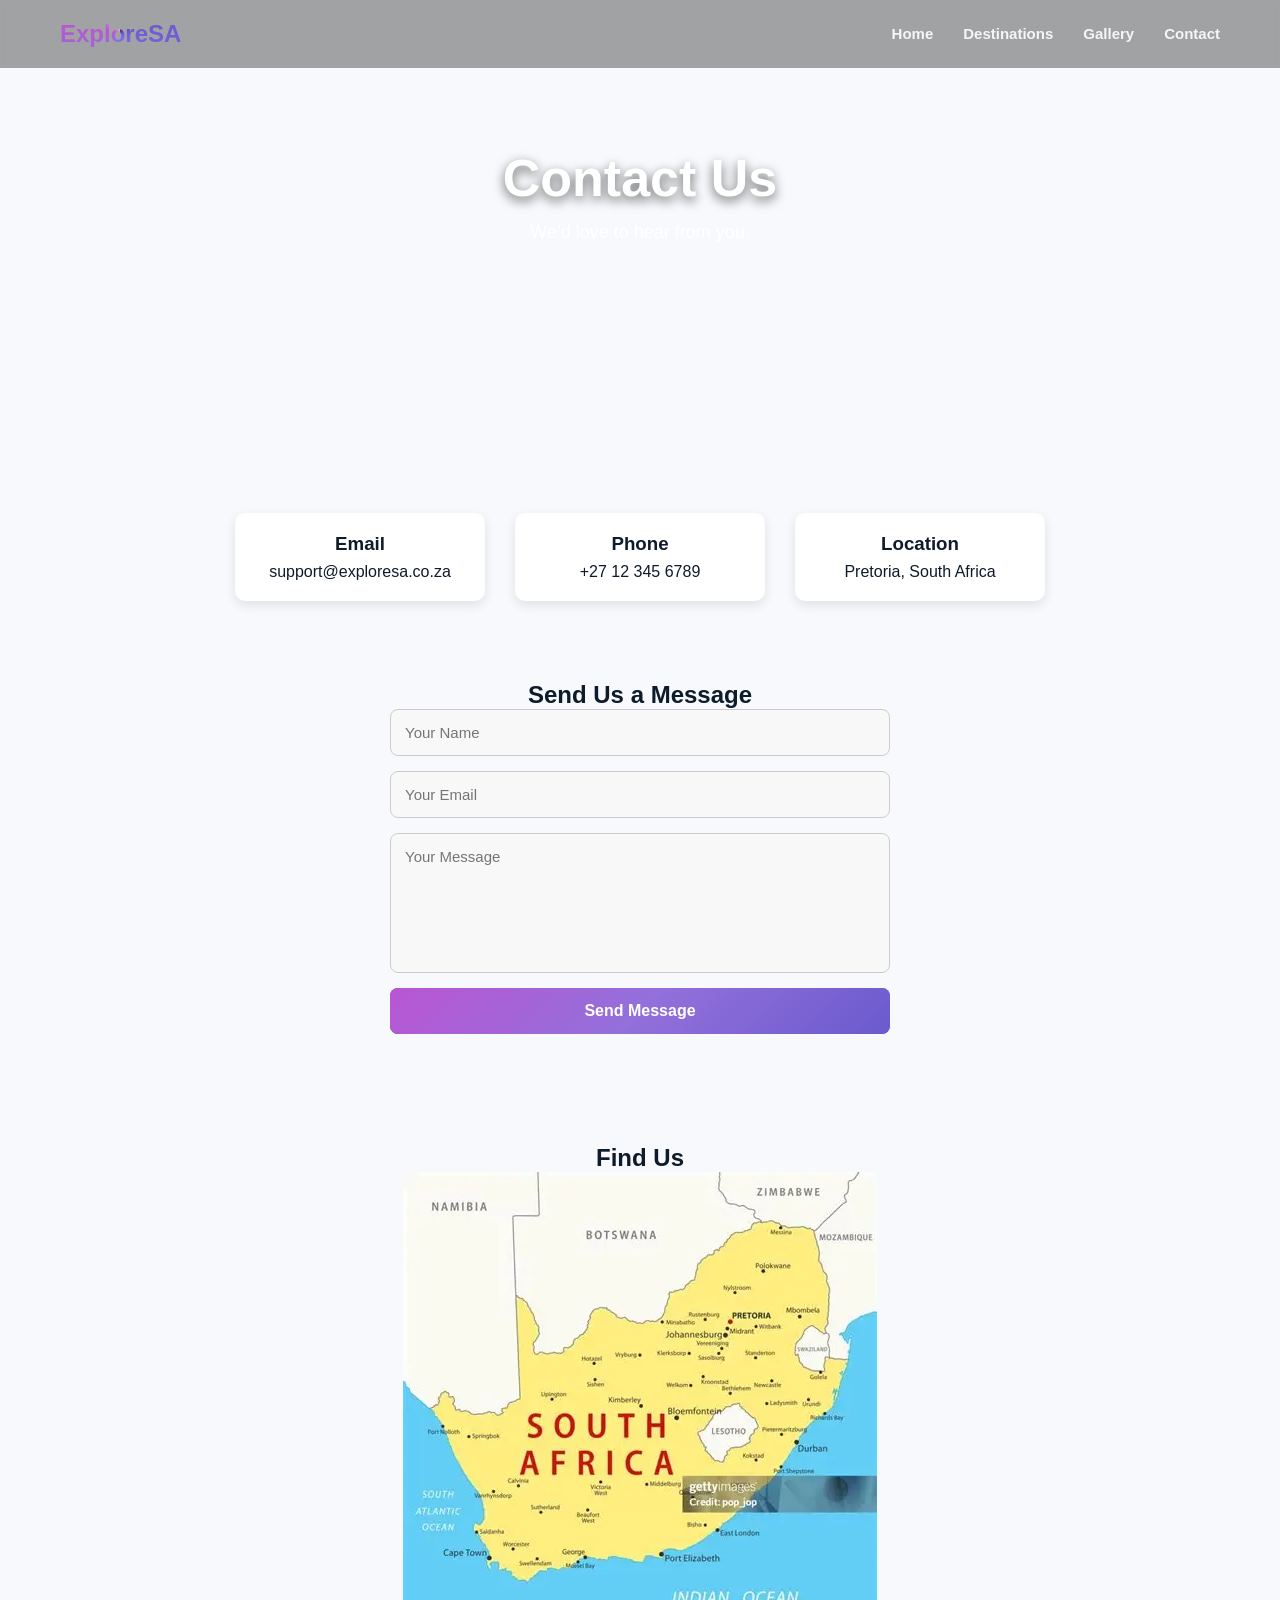
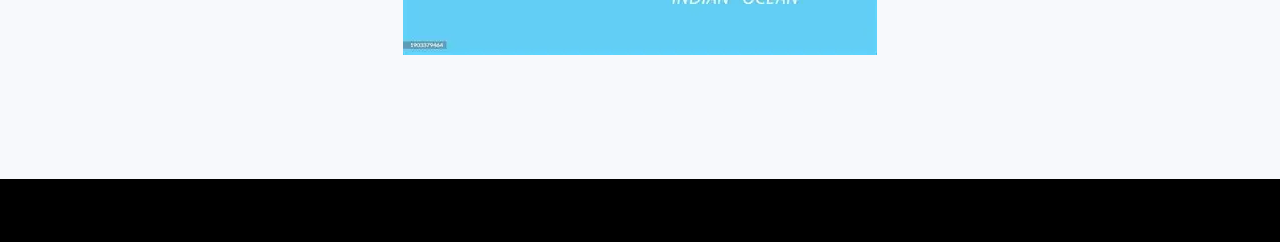
==== contact.html @ 5d52ee70 "added the cantact.html file and styled it" ====
<!DOCTYPE html>
<html lang="en">
<head>
    <meta charset="UTF-8">
    <meta name="viewport" content="width=device-width, initial-scale=1.0">
    <title>ExploreSA | Contact</title>
    <link rel="stylesheet" href="style.css">
</head>

<body>

    <!-- NAVBAR -->
    <nav>
        <h2 class="logo">ExploreSA</h2>
        <ul>
            <li><a href="index.html">Home</a></li>
            <li><a href="destinations.html">Destinations</a></li>
            <li><a href="gallery.html">Gallery</a></li>
            <li><a href="contact.html" class="active">Contact</a></li>
        </ul>
    </nav>

    <!-- HERO -->
    <header class="hero" style="height: 45vh;">
        <video autoplay muted loop class="bg-video">
            <source src="images/contact.mp4" type="video/mp4">
        </video>

        <div class="hero-content">
            <h1>Contact Us</h1>
            <p>We’d love to hear from you.</p>
        </div>
    </header>

    <!-- CONTACT INFO CARDS -->
    <section class="contact-info">
        <div class="info-card">
            <h3>Email</h3>
            <p>support@exploresa.co.za</p>
        </div>

        <div class="info-card">
            <h3>Phone</h3>
            <p>+27 12 345 6789</p>
        </div>

        <div class="info-card">
            <h3>Location</h3>
            <p>Pretoria, South Africa</p>
        </div>
    </section>

    <!-- CONTACT FORM -->
    <section class="contact-section">
        <h2>Send Us a Message</h2>

        <form id="contactForm" class="contact-form">
            <input type="text" id="name" placeholder="Your Name">
            <input type="email" id="email" placeholder="Your Email">
            <textarea id="message" placeholder="Your Message"></textarea>
            <button type="submit" class="btn">Send Message</button>
        </form>

        <p id="formStatus" class="form-status"></p>
    </section>

    <!-- MAP SECTION -->
    <section class="map-section">
        <h2>Find Us</h2>
        <img src="images/southafrica-map.webp" alt="Map showing location of ExploreSA office">
    </section>

    <!-- FOOTER -->
    <footer>
        An exam product for Cavendish University by Moisha CUU276920
    </footer>

    <script src="contact.js"></script>
</body>
</html>
---- style.css ----
* {
    margin: 0;
    padding: 0;
    box-sizing: border-box;
    font-family: 'Poppins', sans-serif;
}

html {
    scroll-behavior: smooth;
    font-size: 100%;
}

body {
    background: #F7F9FC;
    color: #0D1B2A;
}

/* NAVIGATION */
nav {
    display: flex;
    justify-content: space-between;
    padding: 20px 60px;
    align-items: center;
    background: rgba(0, 0, 0, 0.35);
    backdrop-filter: blur(6px);
}

nav ul {
    display: flex;
    gap: 30px;
    list-style: none;
}

nav a {
    text-decoration: none;
    color: whitesmoke;
    font-weight: 600;
    font-size: 15px;
}

.logo {
    font-weight: bolder;
    font-size: 24px;
    color: transparent;
    background-image: conic-gradient(
        from 0deg,
        #483d8b 0%,
        #6a5acd 20%,
        #7b68ee 40%,
        #9370db 60%,
        #ba55d3 80%,
        #d8bfd8 100%
    );
    background-clip: text;
}

/* VIDEO BACKGROUND */
.bg-video {
    position: absolute;
    top: 0;
    left: 0;
    width: 100%;
    height: 100%;
    object-fit: cover;
    z-index: -1;
    filter: brightness(60%);
}

/* HERO SECTION */
.hero {
    height: 90vh;
    color: white;
    display: flex;
    flex-direction: column;
    justify-content: center;
    align-items: center;
    text-align: center;
    position: relative;
    overflow: hidden;
    padding: 0 20px;
}

.hero-content {
    position: relative;
    z-index: 2;
    max-width: 700px;
    transform: translateY(-60px);
}

.hero h1 {
    font-size: 52px;
    font-weight: 800;
    line-height: 1.1;
    margin-bottom: 15px;
    text-shadow: 0 4px 12px rgba(0,0,0,0.6);
}

.hero p {
    margin: 10px 0 28px;
    font-size: 18px;
}

/* PREMIUM BUTTON */
.btn {
    display: inline-block;
    padding: 14px 34px;
    font-size: 16px;
    font-weight: 600;
    color: #ffffff;
    text-decoration: none;
    border-radius: 8px;
    position: relative;
    overflow: hidden;
    background: linear-gradient(135deg, #483d8b, #6a5acd, #7b68ee);
    border: none;
    animation: slideIn 1s ease-out forwards;
    opacity: 0;
    transition: 0.3s ease;
}

.btn::before {
    content: "";
    position: absolute;
    inset: -2px;
    border-radius: inherit;
    background: linear-gradient(135deg, #ba55d3, #9370db, #6a5acd);
    z-index: -1;
}

.btn:hover {
    transform: translateY(-4px) scale(1.03);
    box-shadow: 0 0 18px rgba(186, 85, 211, 0.6);
}

.btn:hover::before {
    filter: brightness(1.3);
}

@keyframes slideIn {
    0% { transform: translateY(30px); opacity: 0; }
    100% { transform: translateY(0); opacity: 1; }
}

/* FEATURED DESTINATIONS */
.featured {
    padding: 60px;
    text-align: center;
}

.cards {
    display: grid;
    grid-template-columns: repeat(3, 1fr);
    gap: 30px;
    margin-top: 10px;
}

.card {
    background: white;
    border-radius: 10px;
    padding-bottom: 20px;
    box-shadow: 0 4px 10px rgba(0,0,0,0.1);
}

.card img {
    width: 100%;
    height: 200px;
    border-radius: 10px 10px 0 0;
    object-fit: cover;
}

.card h3 {
    margin: 15px 0 5px;
}

.card p {
    font-size: 14px;
    color: #555;
    padding: 0 15px;
}

/* RESPONSIVE IMAGES */
img {
    max-width: 100%;
    height: auto;
}

/* FOOTER */
footer {
    text-align: center;
    padding: 22px 0;
    margin-top: 60px;
    font-size: 14px;
    font-weight: 500;
    color: #ffffff;
    background: rgba(0, 0, 0, 0.45);
    backdrop-filter: blur(6px);
    letter-spacing: 0.6px;

    border-top: 3px solid transparent;
    background-image:
        linear-gradient(rgba(0,0,0,0.45), rgba(0,0,0,0.45)),
        linear-gradient(90deg, #483d8b, #6a5acd, #ba55d3);
    background-origin: border-box;
    background-clip: padding-box, border-box;

    animation: fadeInFooter 1s ease-out;
}

@keyframes fadeInFooter {
    from { opacity: 0; transform: translateY(20px); }
    to   { opacity: 1; transform: translateY(0); }
}

@media (max-width: 768px) {
    nav {
        flex-direction: column;
        gap: 12px;
        padding: 15px 20px;
    }

    nav ul {
        gap: 16px;
        flex-wrap: wrap;
        justify-content: center;
    }

    .hero {
        height: 65vh;
    }

    .hero-content {
        transform: translateY(-25px);
    }

    .hero h1 {
        font-size: 32px;
    }

    .hero p {
        font-size: 15px;
        margin-bottom: 22px;
    }

    .btn {
        padding: 12px 26px;
        font-size: 14px;
    }

    .cards {
    display: grid;
    grid-template-columns: repeat(3, 1fr);
    gap: 30px;
    margin-top: 10px;
}

    .card img {
        height: 170px;
    }

    .featured {
        padding: 40px 20px;
    }

    footer {
        font-size: 12px;
        padding: 16px 10px;
    }

    html {
        font-size: 92%;
    }
}

/*destinations*/

/* FILTER BAR */
.filter-bar {
    display: flex;
    justify-content: space-between;
    align-items: center;
    padding: 25px 60px;
    flex-wrap: wrap;
    gap: 15px;
}

.filter-btn {
    padding: 10px 18px;
    border: none;
    background: #eee;
    border-radius: 6px;
    cursor: pointer;
    font-weight: 600;
    transition: 0.3s;
}

.filter-btn.active,
.filter-btn:hover {
    background: #6a5acd;
    color: white;
}

#searchInput {
    padding: 10px 15px;
    border-radius: 6px;
    border: 1px solid #ccc;
    width: 250px;
}

/* CARD HOVER ANIMATION */
.card {
    transition: transform 0.3s, box-shadow 0.3s;
}

.card:hover {
    transform: translateY(-8px);
    box-shadow: 0 6px 18px rgba(0,0,0,0.15);
}

/* PAGINATION */
.pagination {
    display: flex;
    justify-content: center;
    gap: 12px;
    padding: 20px 0;
}

.page-btn {
    padding: 10px 16px;
    border: none;
    background: #eee;
    border-radius: 6px;
    cursor: pointer;
    font-weight: 600;
}

.page-btn.active {
    background: #6a5acd;
    color: white;
}

/* MAP SECTION */
.map-section {
    text-align: center;
    padding: 60px 20px;
}

.map-img {
    max-width: 600px;
    width: 100%;
    border-radius: 10px;
}

/* MODAL */
.modal {
    display: none;
    position: fixed;
    inset: 0;
    background: rgba(0,0,0,0.6);
    justify-content: center;
    align-items: center;
}

.modal-content {
    background: white;
    padding: 30px;
    border-radius: 10px;
    width: 90%;
    max-width: 400px;
    text-align: center;
}

#closeModal {
    float: right;
    cursor: pointer;
    font-size: 22px;
}

/* GALLERY GRID */
.gallery-section {
    padding: 40px 60px;
}

.gallery-grid {
    display: grid;
    grid-template-columns: repeat(3, 1fr);
    gap: 18px;
}

.gallery-item {
    overflow: hidden;
    border-radius: 10px;
    cursor: pointer;
    transition: transform 0.3s, box-shadow 0.3s;
}

.gallery-item img {
    width: 100%;
    height: 260px;
    object-fit: cover;
    display: block;
}

.gallery-item:hover {
    transform: scale(1.03);
    box-shadow: 0 6px 18px rgba(0,0,0,0.15);
}

/* LIGHTBOX */
.lightbox {
    display: none;
    position: fixed;
    inset: 0;
    background: rgba(0,0,0,0.85);
    justify-content: center;
    align-items: center;
    flex-direction: column;
    padding: 20px;
}

.lightbox img {
    max-width: 90%;
    max-height: 70vh;
    border-radius: 10px;
}

#closeLightbox {
    color: white;
    font-size: 32px;
    cursor: pointer;
    align-self: flex-end;
    margin-bottom: 10px;
}

#lightboxCaption {
    color: white;
    margin-top: 10px;
    font-size: 16px;
}

/* RESPONSIVE GALLERY */
@media (max-width: 900px) {
    .gallery-grid {
        grid-template-columns: repeat(2, 1fr);
    }
}

@media (max-width: 600px) {
    .gallery-grid {
        grid-template-columns: 1fr;
    }

    .gallery-item img {
        height: 220px;
    }
    
    #gallerySearch {
        width: 100%;
    
}

}

#gallerySearch {
    padding: 12px 16px;
    width: 260px;
    border-radius: 8px;
    border: 2px solid transparent;
    background-image:
        linear-gradient(#fff, #fff),
        linear-gradient(135deg, #483d8b, #6a5acd, #ba55d3);
    background-origin: border-box;
    background-clip: padding-box, border-box;
    font-size: 14px;
    transition: 0.3s ease;
}

#gallerySearch:focus {
    box-shadow: 0 0 12px rgba(106, 90, 205, 0.4);
    outline: none;
}
/* CONTACT INFO CARDS */
.contact-info {
    display: flex;
    justify-content: center;
    gap: 30px;
    padding: 40px 20px;
    flex-wrap: wrap;
}

.info-card {
    background: white;
    padding: 20px 30px;
    border-radius: 10px;
    box-shadow: 0 4px 12px rgba(0,0,0,0.1);
    text-align: center;
    width: 250px;
}

.info-card h3 {
    margin-bottom: 8px;
}

/* CONTACT FORM */
.contact-section {
    text-align: center;
    padding: 40px 20px;
}

.contact-form {
    max-width: 500px;
    margin: auto;
    display: flex;
    flex-direction: column;
    gap: 15px;
}

.contact-form input,
.contact-form textarea {
    padding: 14px;
    border-radius: 8px;
    border: 1px solid #ccc;
    font-size: 15px;
    background: #f8f8f8;
    transition: 0.3s ease;
}

.contact-form input:focus,
.contact-form textarea:focus {
    border-color: #6a5acd;
    background: white;
    outline: none;
    box-shadow: 0 0 8px rgba(106, 90, 205, 0.25);
}

.contact-form textarea {
    height: 140px;
    resize: none;
}

.form-status {
    margin-top: 10px;
    font-weight: 600;
}

/* MAP */
.map-frame {
    width: 100%;
    height: 350px;
    border: none;
    border-radius: 10px;
    margin-top: 20px;
}

/* RESPONSIVE CONTACT PAGE */
@media (max-width: 600px) {
    .info-card {
        width: 100%;
    }

    .contact-form {
        width: 100%;
    }
}
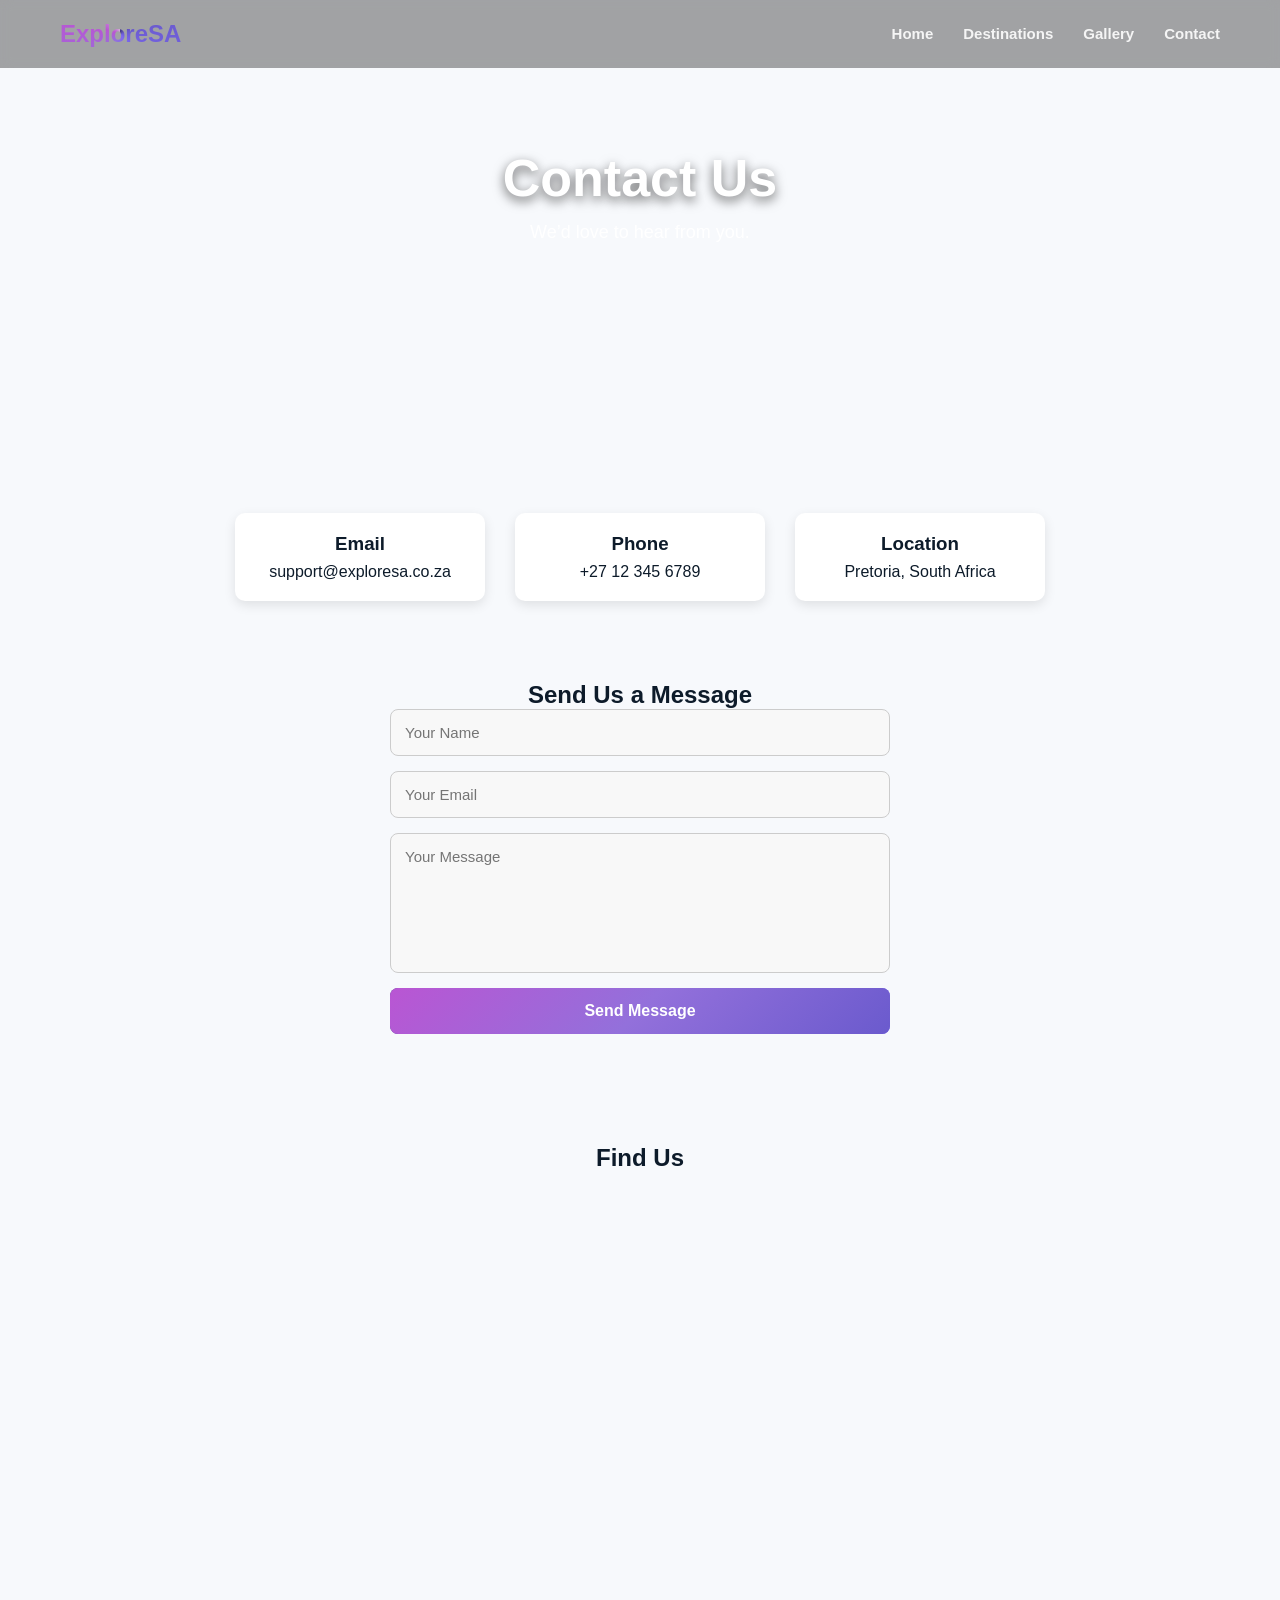
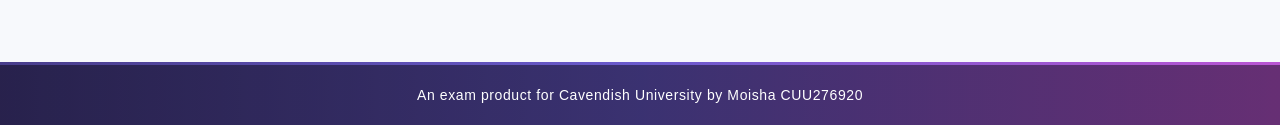
==== commit 6e6c6ac1: "Replace static map image with responsive iframe I  replaced the map image in the contact file with a" ====
--- a/contact.html
+++ b/contact.html
@@ -67,7 +67,12 @@
     <!-- MAP SECTION -->
     <section class="map-section">
         <h2>Find Us</h2>
-        <img src="images/southafrica-map.webp" alt="Map showing location of ExploreSA office">
+    <iframe 
+            class="map-frame"
+            src="https://tse3.mm.bing.net/th/id/OIP.GIf3rLRYc_XmOXTRfD6TJQHaFv?pid=ImgDet&w=203&h=157&c=7&o=7&rm=3"
+            allowfullscreen=""
+            loading="lazy">
+        </iframe>
     </section>
 
     <!-- FOOTER -->
--- a/style.css
+++ b/style.css
@@ -543,13 +543,23 @@
 }
 
 /* MAP */
+.map-section {
+    text-align: center;
+    padding: 60px 20px;
+    display: flex;
+    flex-direction: column;
+    align-items: center;
+}
+
 .map-frame {
     width: 100%;
+    max-width: 600px;
     height: 350px;
     border: none;
     border-radius: 10px;
     margin-top: 20px;
 }
+
 
 /* RESPONSIVE CONTACT PAGE */
 @media (max-width: 600px) {
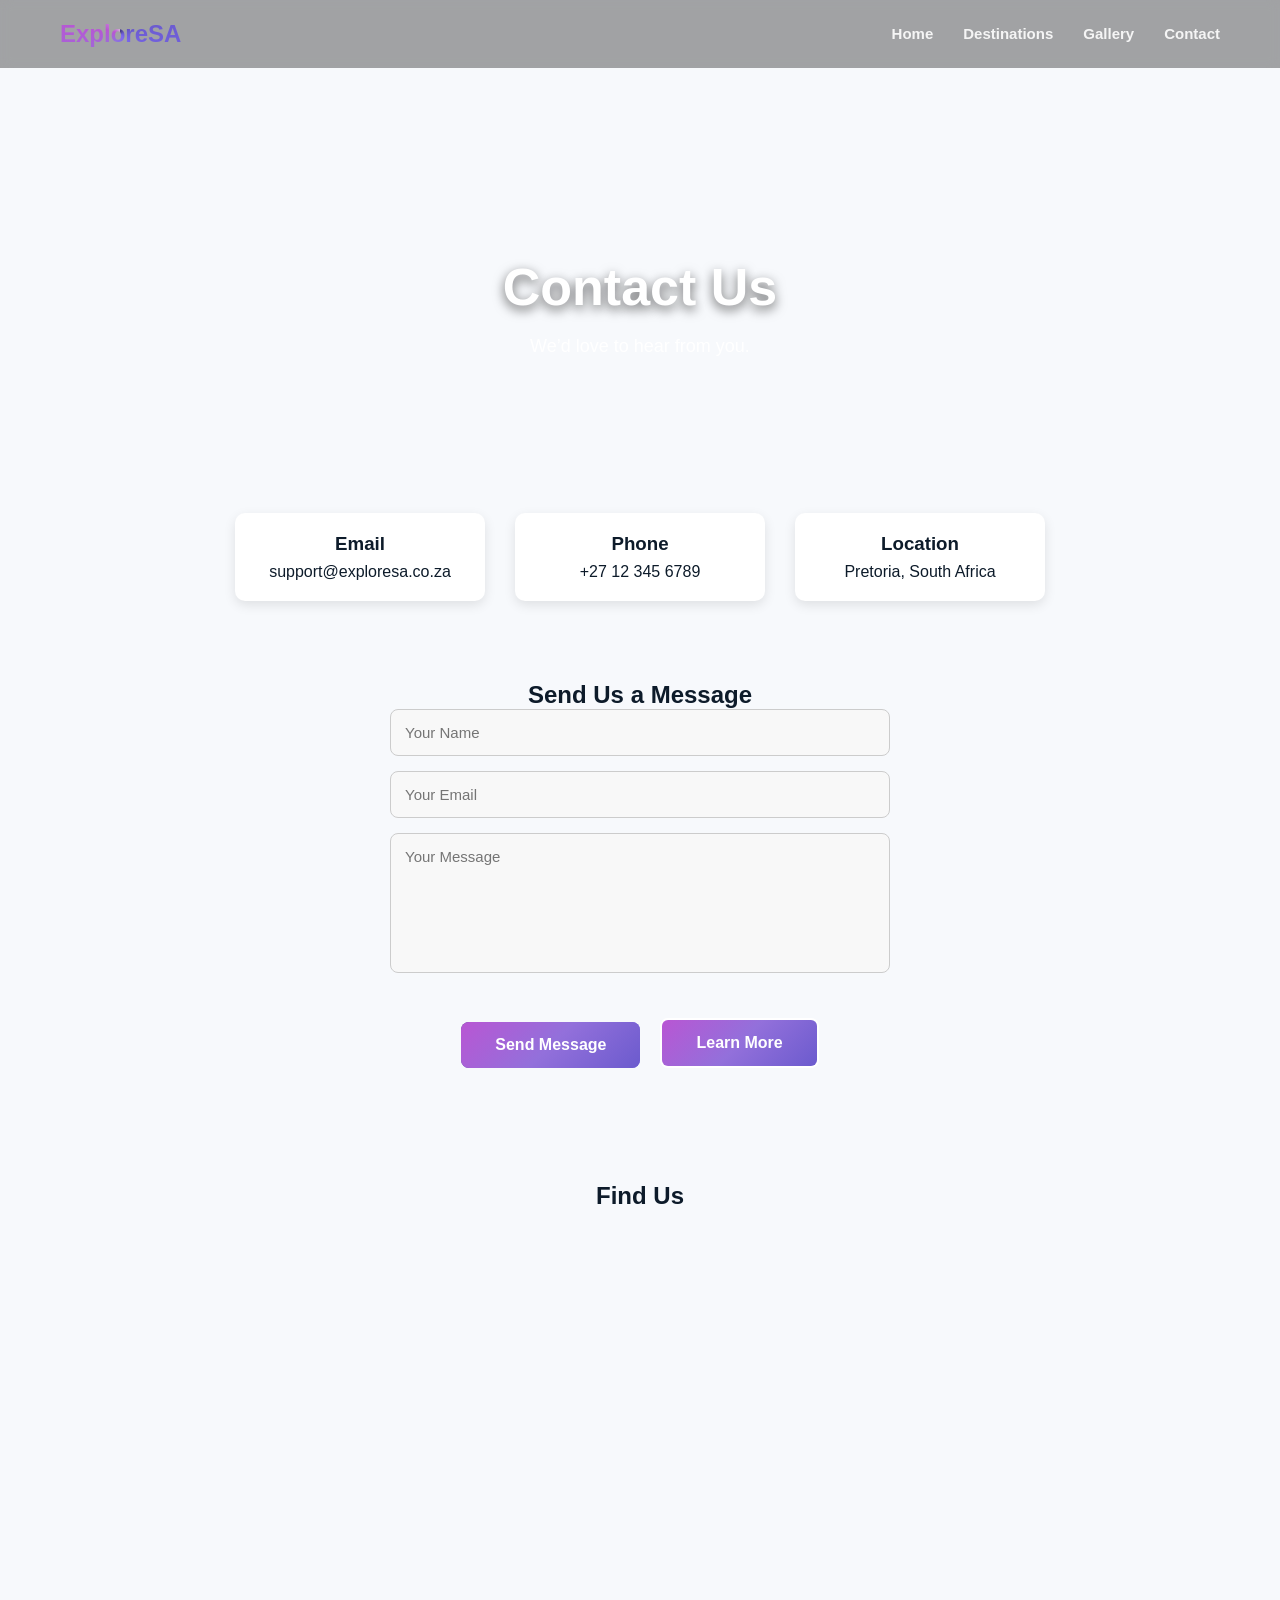
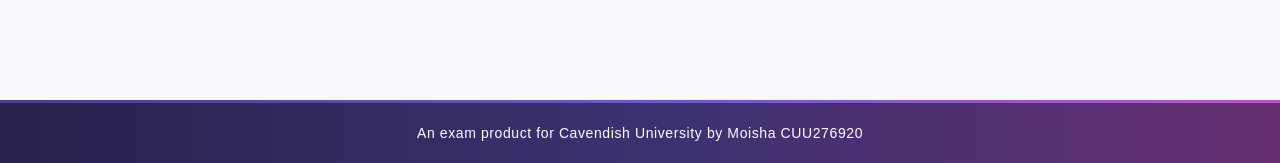
==== commit b20a06dd: "Updated the learnmore button" ====
--- a/contact.html
+++ b/contact.html
@@ -58,7 +58,10 @@
             <input type="text" id="name" placeholder="Your Name">
             <input type="email" id="email" placeholder="Your Email">
             <textarea id="message" placeholder="Your Message"></textarea>
-            <button type="submit" class="btn">Send Message</button>
+            <div class="col">
+            <a type="submit" class="btn">Send Message</button>
+               <a href="https://www.southafrica.net/" target="_blank" class="btn learn-more">Learn More</a>
+            </div>
         </form>
 
         <p id="formStatus" class="form-status"></p>
--- a/style.css
+++ b/style.css
@@ -85,6 +85,7 @@
     z-index: 2;
     max-width: 700px;
     transform: translateY(-60px);
+   
 }
 
 .hero h1 {
@@ -92,12 +93,14 @@
     font-weight: 800;
     line-height: 1.1;
     margin-bottom: 15px;
+    margin-top: 200px;
     text-shadow: 0 4px 12px rgba(0,0,0,0.6);
 }
 
 .hero p {
-    margin: 10px 0 28px;
     font-size: 18px;
+    margin-top:20px;
+    margin-bottom: 5px;
 }
 
 /* PREMIUM BUTTON */
@@ -116,6 +119,34 @@
     animation: slideIn 1s ease-out forwards;
     opacity: 0;
     transition: 0.3s ease;
+    margin-top: 30px;
+}
+
+.learn-more{
+    display: inline-block;
+    padding: 14px 34px;
+    font-size: 16px;
+    font-weight: 600;
+    color: #ffffff;
+    text-decoration: none;
+    border-radius: 8px;
+    position: relative;
+    overflow: hidden;
+    background: linear-gradient(135deg, #483d8b, #6a5acd, #7b68ee);
+    border: none;
+    animation: slideIn 1s ease-out forwards;
+    opacity: 0;
+    transition: 0.3s ease;
+    margin-top: 30px;
+}
+
+.learn-more:hover {
+    background: linear-gradient(135deg, #483d8b, #6a5acd, #7b68ee);
+    transform: translateY(-4px) scale(1.03);
+    box-shadow: 0 0 18px rgba(106, 90, 205, 0.6);
+}
+.learn-more:hover::before {
+    filter: brightness(1.3);
 }
 
 .btn::before {
@@ -134,6 +165,10 @@
 
 .btn:hover::before {
     filter: brightness(1.3);
+}
+a{
+    text-decoration: none;
+    border: none;
 }
 
 @keyframes slideIn {
@@ -457,7 +492,20 @@
         width: 100%;
     
 }
-
+ .info-card {
+        width: 100%;
+    }
+
+    .contact-form {
+        width: 100%;
+    }
+    .btn,
+    .learn-more {
+        display: block;
+        margin: 10px auto;
+        width: 80%;
+        text-align: center;
+    }
 }
 
 #gallerySearch {
@@ -560,14 +608,23 @@
     margin-top: 20px;
 }
 
-
-/* RESPONSIVE CONTACT PAGE */
-@media (max-width: 600px) {
-    .info-card {
-        width: 100%;
-    }
-
-    .contact-form {
-        width: 100%;
-    }
-}
+.fade {
+    animation: fadeIn 0.4s ease;
+}
+
+@keyframes fadeIn {
+    from { opacity: 0; transform: translateY(10px); }
+    to { opacity: 1; transform: translateY(0); }
+}
+.learn-more {
+    background: transparent;
+    border: 2px solid #ffffff;
+    margin-left: 20px;
+}
+
+.learn-more:hover {
+    background: rgba(255, 255, 255, 0.15);
+    transform: translateY(-4px) scale(1.03);
+}
+
+
